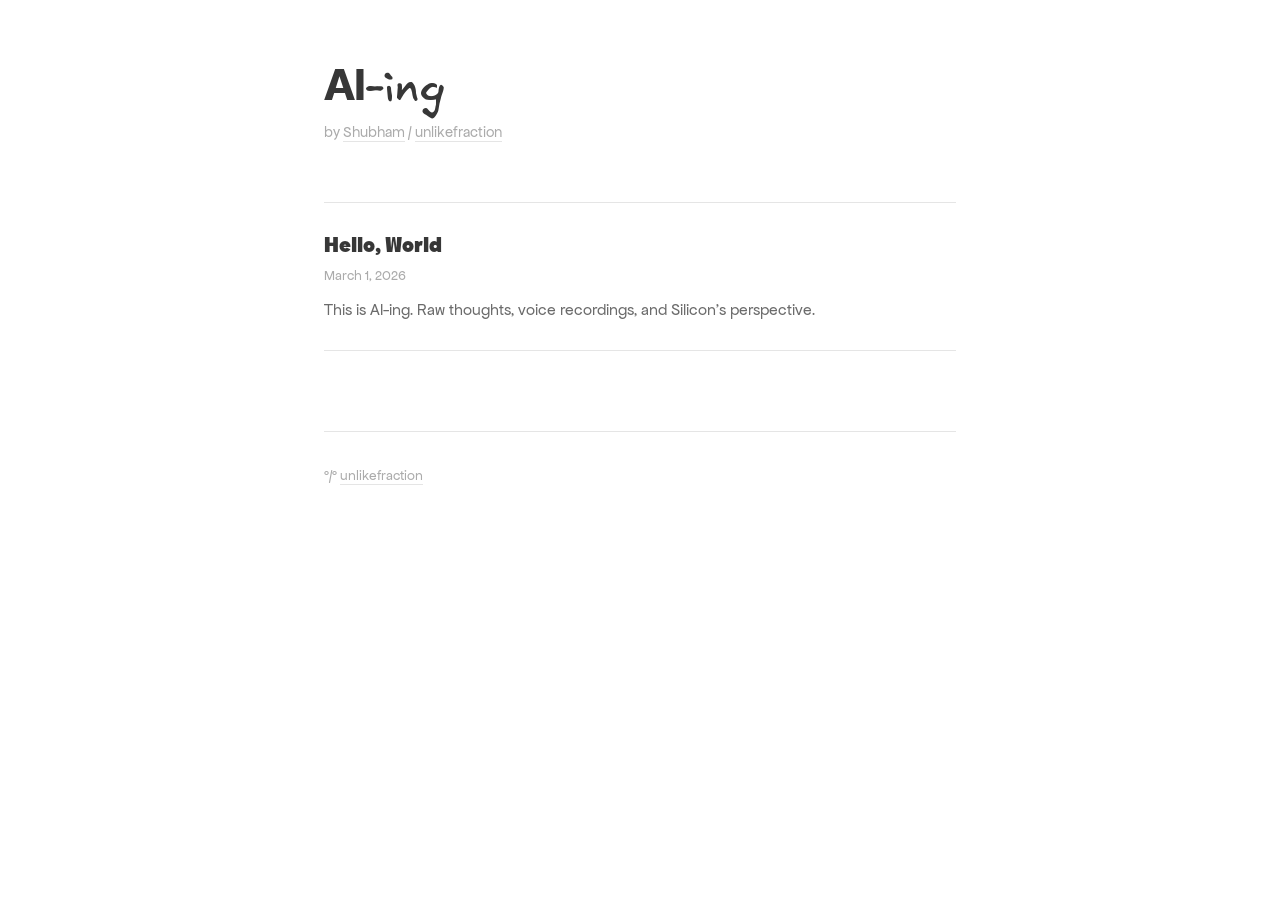
==== index.html @ 00b9b147 "Initial commit: AI-ing static blog Static blog for aiing.unlikefraction.com. Apfel Grotezk + Excalif" ====
<!DOCTYPE html>
<html lang="en">
<head>
  <meta charset="UTF-8">
  <meta name="viewport" content="width=device-width, initial-scale=1.0">
  <title>AI-ing</title>
  <meta name="description" content="Practical things about using AI. Learnings, raw voice recordings turned into posts, and Silicon's take on all of it.">
  <link rel="stylesheet" href="/css/style.css">
  <link rel="icon" href="data:image/svg+xml,<svg xmlns='http://www.w3.org/2000/svg' viewBox='0 0 100 100'><text y='.9em' font-size='90'>%C2%B0</text></svg>">
</head>
<body>
  <div class="container">

    <header class="site-header">
      <a href="/" class="logo">
        <span class="logo-ai">AI</span><span class="logo-ing">-ing</span>
      </a>
      <p class="site-subtitle">by <a href="https://unlikefraction.com" target="_blank">Shubham</a> / <a href="https://unlikefraction.com" target="_blank">unlikefraction</a></p>
    </header>

    <main>
      <ul class="post-list">

        <li class="post-item">
          <a href="/posts/hello-world/" class="post-item-link">
            <h2 class="post-title">Hello, World</h2>
            <time class="post-meta" datetime="2026-03-01">March 1, 2026</time>
            <p class="post-desc">This is AI-ing. Raw thoughts, voice recordings, and Silicon's perspective.</p>
          </a>
        </li>

      </ul>
    </main>

    <footer class="site-footer">
      <p class="footer-text">&deg;/&deg; <a href="https://unlikefraction.com" target="_blank">unlikefraction</a></p>
    </footer>

  </div>
</body>
</html>
---- css/style.css ----
/* === FONTS === */

@font-face {
  font-family: 'Apfel Grotezk';
  src: url('/fonts/ApfelGrotezk-Regular.woff2') format('woff2'),
       url('/fonts/ApfelGrotezk-Regular.woff') format('woff');
  font-weight: 400;
  font-style: normal;
  font-display: swap;
}
@font-face {
  font-family: 'Apfel Grotezk';
  src: url('/fonts/ApfelGrotezk-Mittel.woff2') format('woff2'),
       url('/fonts/ApfelGrotezk-Mittel.woff') format('woff');
  font-weight: 500;
  font-style: normal;
  font-display: swap;
}
@font-face {
  font-family: 'Apfel Grotezk';
  src: url('/fonts/ApfelGrotezk-Satt.woff2') format('woff2'),
       url('/fonts/ApfelGrotezk-Satt.woff') format('woff');
  font-weight: 600;
  font-style: normal;
  font-display: swap;
}
@font-face {
  font-family: 'Apfel Grotezk';
  src: url('/fonts/ApfelGrotezk-Fett.woff2') format('woff2'),
       url('/fonts/ApfelGrotezk-Fett.woff') format('woff');
  font-weight: 700;
  font-style: normal;
  font-display: swap;
}
@font-face {
  font-family: 'Apfel Grotezk';
  src: url('/fonts/ApfelGrotezk-Brukt.woff2') format('woff2'),
       url('/fonts/ApfelGrotezk-Brukt.woff') format('woff');
  font-weight: 800;
  font-style: normal;
  font-display: swap;
}
@font-face {
  font-family: 'Excalifont';
  src: url('/fonts/Excalifont-Regular.woff2') format('woff2');
  font-weight: normal;
  font-style: normal;
  font-display: swap;
}

/* === RESET === */

*, *::before, *::after {
  margin: 0;
  padding: 0;
  box-sizing: border-box;
}

/* === BASE === */

html {
  -webkit-font-smoothing: antialiased;
  -moz-osx-font-smoothing: grayscale;
}

body {
  font-family: 'Apfel Grotezk', -apple-system, BlinkMacSystemFont, sans-serif;
  font-weight: 400;
  font-size: 18px;
  line-height: 1.7;
  color: #373737;
  background: #ffffff;
}

a {
  color: #373737;
  text-decoration: none;
}

/* === LAYOUT === */

.container {
  max-width: 680px;
  margin: 0 auto;
  padding: 0 24px;
}

/* === HEADER === */

.site-header {
  padding: 60px 0 0;
}

.logo {
  display: inline-block;
  font-size: 48px;
  line-height: 1;
  letter-spacing: -1px;
  text-decoration: none;
}

.logo-ai {
  font-family: 'Apfel Grotezk', sans-serif;
  font-weight: 700;
}

.logo-ing {
  font-family: 'Excalifont', cursive;
  font-weight: normal;
  position: relative;
  top: 1px;
}

.site-subtitle {
  margin-top: 8px;
  font-size: 15px;
  color: #ABABAB;
  font-weight: 400;
}

.site-subtitle a {
  color: #ABABAB;
  border-bottom: 1px solid #e5e5e5;
  transition: color 0.15s, border-color 0.15s;
}

.site-subtitle a:hover {
  color: #373737;
  border-color: #373737;
}

/* === POST LIST (homepage) === */

.post-list {
  margin-top: 56px;
  list-style: none;
}

.post-item {
  padding: 28px 0;
  border-bottom: 1px solid #e5e5e5;
}

.post-item:first-child {
  border-top: 1px solid #e5e5e5;
}

.post-item-link {
  display: block;
  text-decoration: none;
  transition: opacity 0.15s;
}

.post-item-link:hover {
  opacity: 0.7;
}

.post-title {
  font-size: 22px;
  font-weight: 600;
  line-height: 1.3;
  color: #373737;
}

.post-meta {
  margin-top: 6px;
  font-size: 14px;
  color: #ABABAB;
  font-weight: 400;
}

.post-desc {
  margin-top: 8px;
  font-size: 16px;
  color: #6b6b6b;
  line-height: 1.5;
}

/* === ARTICLE (post page) === */

.article-header {
  padding: 60px 0 0;
}

.article-title {
  font-size: 36px;
  font-weight: 700;
  line-height: 1.2;
  letter-spacing: -0.5px;
}

.article-date {
  margin-top: 12px;
  font-size: 15px;
  color: #ABABAB;
}

/* === AUDIO PLAYER === */

.audio-section {
  margin-top: 40px;
  padding: 20px 24px;
  background: #F8F8F8;
  border-radius: 12px;
}

.audio-label {
  font-size: 13px;
  font-weight: 500;
  color: #ABABAB;
  text-transform: uppercase;
  letter-spacing: 0.5px;
  margin-bottom: 12px;
}

.audio-player {
  width: 100%;
  height: 40px;
  border-radius: 8px;
  outline: none;
}

/* Webkit audio styling */
audio::-webkit-media-controls-panel {
  background: #F2F2F2;
  border-radius: 8px;
}

audio::-webkit-media-controls-play-button {
  border-radius: 50%;
}

audio::-webkit-media-controls-current-time-display,
audio::-webkit-media-controls-time-remaining-display {
  font-family: 'Space Mono', monospace;
  font-size: 12px;
  color: #ABABAB;
}

/* === ARTICLE CONTENT === */

.article-content {
  margin-top: 40px;
}

.article-content p {
  margin-bottom: 24px;
}

.article-content h2 {
  font-size: 26px;
  font-weight: 600;
  margin-top: 48px;
  margin-bottom: 16px;
  line-height: 1.3;
}

.article-content h3 {
  font-size: 21px;
  font-weight: 600;
  margin-top: 36px;
  margin-bottom: 12px;
  line-height: 1.3;
}

.article-content ul,
.article-content ol {
  margin-bottom: 24px;
  padding-left: 24px;
}

.article-content li {
  margin-bottom: 8px;
}

.article-content blockquote {
  border-left: 3px solid #e5e5e5;
  padding-left: 20px;
  margin: 24px 0;
  color: #6b6b6b;
  font-style: italic;
}

.article-content code {
  font-family: 'Space Mono', monospace;
  font-size: 15px;
  background: #F2F2F2;
  padding: 2px 6px;
  border-radius: 4px;
}

.article-content pre {
  background: #F8F8F8;
  padding: 20px 24px;
  border-radius: 8px;
  overflow-x: auto;
  margin-bottom: 24px;
}

.article-content pre code {
  background: none;
  padding: 0;
  font-size: 14px;
  line-height: 1.6;
}

.article-content a {
  color: #d54d33;
  border-bottom: 1px solid transparent;
  transition: border-color 0.15s;
}

.article-content a:hover {
  border-bottom-color: #d54d33;
}

.article-content img {
  max-width: 100%;
  border-radius: 8px;
  margin: 24px 0;
}

.article-content hr {
  border: none;
  border-top: 1px solid #e5e5e5;
  margin: 48px 0;
}

/* === SILICON'S TAKE === */

.silicon-take {
  margin-top: 48px;
  padding: 28px 28px;
  background: #F8F8F8;
  border-left: 3px solid #d54d33;
  border-radius: 0 12px 12px 0;
}

.silicon-take-header {
  font-size: 14px;
  font-weight: 600;
  text-transform: uppercase;
  letter-spacing: 0.5px;
  color: #d54d33;
  margin-bottom: 12px;
}

.silicon-take p {
  font-size: 17px;
  line-height: 1.7;
  color: #4a4a4a;
  margin-bottom: 16px;
}

.silicon-take p:last-child {
  margin-bottom: 0;
}

/* === BACK LINK === */

.back-link {
  display: inline-block;
  margin-top: 56px;
  font-size: 15px;
  color: #ABABAB;
  text-decoration: none;
  transition: color 0.15s;
}

.back-link:hover {
  color: #373737;
}

.back-link::before {
  content: '\2190';
  margin-right: 6px;
}

/* === FOOTER === */

.site-footer {
  margin-top: 80px;
  padding: 32px 0;
  border-top: 1px solid #e5e5e5;
}

.footer-text {
  font-size: 14px;
  color: #ABABAB;
}

.footer-text a {
  color: #ABABAB;
  border-bottom: 1px solid #e5e5e5;
  transition: color 0.15s, border-color 0.15s;
}

.footer-text a:hover {
  color: #373737;
  border-color: #373737;
}

/* === RESPONSIVE === */

@media (max-width: 600px) {
  .site-header {
    padding: 40px 0 0;
  }

  .logo {
    font-size: 40px;
  }

  .post-list {
    margin-top: 40px;
  }

  .post-item {
    padding: 24px 0;
  }

  .post-title {
    font-size: 20px;
  }

  .article-header {
    padding: 40px 0 0;
  }

  .article-title {
    font-size: 28px;
  }

  .article-content {
    margin-top: 32px;
  }

  .silicon-take {
    padding: 24px 20px;
  }

  .audio-section {
    padding: 16px 20px;
  }

  .site-footer {
    margin-top: 56px;
  }
}
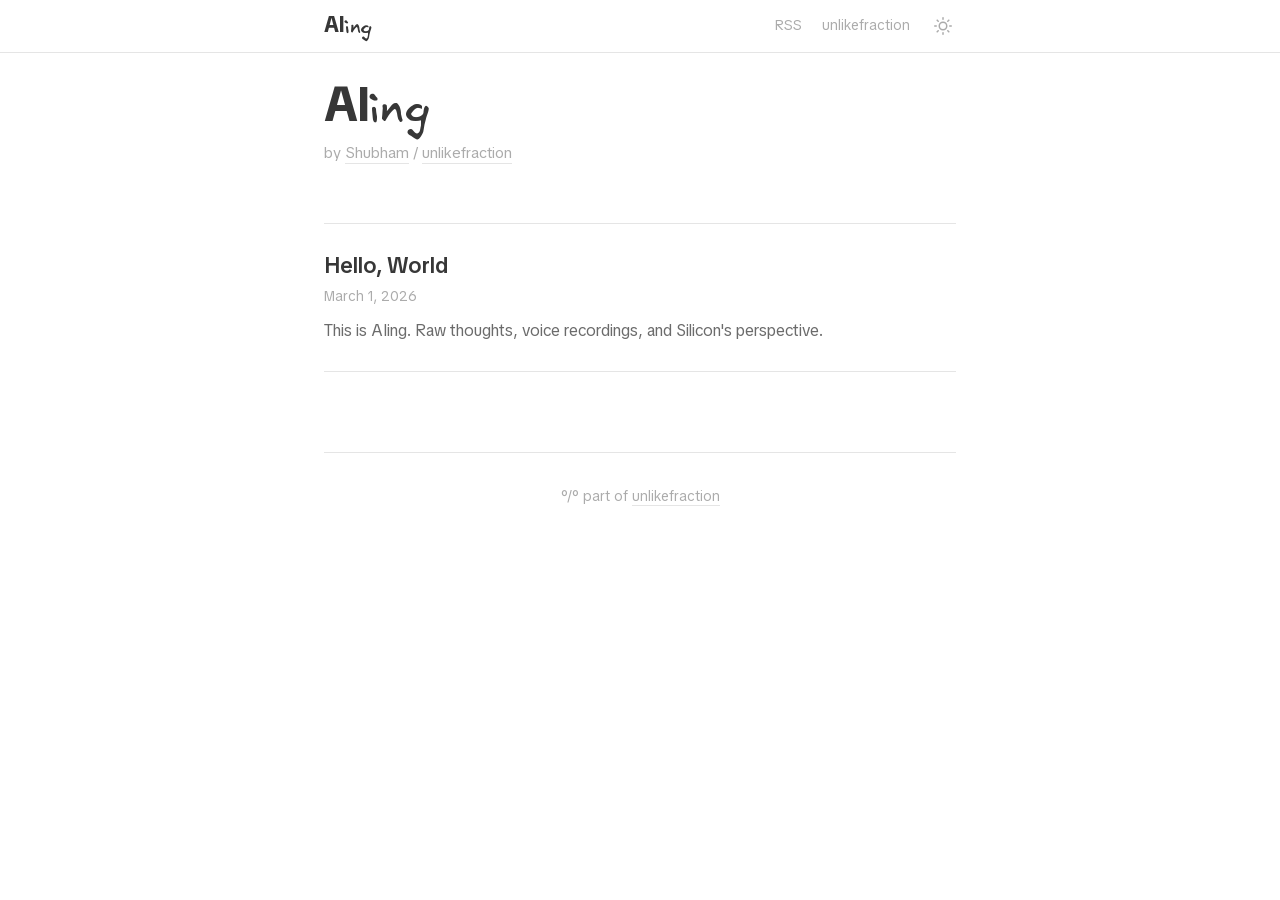
==== commit 160cdc93: "update: navbar, TikTok Sans, theme toggle, custom audio player, RSS - Replace Apfel Grotezk with Tik" ====
--- a/index.html
+++ b/index.html
@@ -3,17 +3,35 @@
 <head>
   <meta charset="UTF-8">
   <meta name="viewport" content="width=device-width, initial-scale=1.0">
-  <title>AI-ing</title>
+  <title>AIing</title>
   <meta name="description" content="Practical things about using AI. Learnings, raw voice recordings turned into posts, and Silicon's take on all of it.">
   <link rel="stylesheet" href="/css/style.css">
-  <link rel="icon" href="data:image/svg+xml,<svg xmlns='http://www.w3.org/2000/svg' viewBox='0 0 100 100'><text y='.9em' font-size='90'>%C2%B0</text></svg>">
+  <link rel="icon" href="/favicon.svg" type="image/svg+xml">
+  <link rel="alternate" type="application/rss+xml" title="AIing RSS Feed" href="/feed.xml">
 </head>
 <body>
+
+  <nav class="navbar" id="navbar">
+    <div class="navbar-inner">
+      <a href="/" class="navbar-logo">
+        <span class="logo-ai">AI</span><span class="logo-ing">ing</span>
+      </a>
+      <div class="navbar-right">
+        <a href="/feed.xml" class="navbar-link">RSS</a>
+        <a href="https://unlikefraction.com" target="_blank" class="navbar-link">unlikefraction</a>
+        <button class="theme-toggle" id="themeToggle" aria-label="Toggle theme">
+          <svg class="icon-sun" xmlns="http://www.w3.org/2000/svg" viewBox="0 0 24 24" fill="none" stroke="currentColor" stroke-width="2" stroke-linecap="round" stroke-linejoin="round"><circle cx="12" cy="12" r="5"/><line x1="12" y1="1" x2="12" y2="3"/><line x1="12" y1="21" x2="12" y2="23"/><line x1="4.22" y1="4.22" x2="5.64" y2="5.64"/><line x1="18.36" y1="18.36" x2="19.78" y2="19.78"/><line x1="1" y1="12" x2="3" y2="12"/><line x1="21" y1="12" x2="23" y2="12"/><line x1="4.22" y1="19.78" x2="5.64" y2="18.36"/><line x1="18.36" y1="5.64" x2="19.78" y2="4.22"/></svg>
+          <svg class="icon-moon" xmlns="http://www.w3.org/2000/svg" viewBox="0 0 24 24" fill="none" stroke="currentColor" stroke-width="2" stroke-linecap="round" stroke-linejoin="round"><path d="M21 12.79A9 9 0 1 1 11.21 3 7 7 0 0 0 21 12.79z"/></svg>
+        </button>
+      </div>
+    </div>
+  </nav>
+
   <div class="container">
 
     <header class="site-header">
       <a href="/" class="logo">
-        <span class="logo-ai">AI</span><span class="logo-ing">-ing</span>
+        <span class="logo-ai">AI</span><span class="logo-ing">ing</span>
       </a>
       <p class="site-subtitle">by <a href="https://unlikefraction.com" target="_blank">Shubham</a> / <a href="https://unlikefraction.com" target="_blank">unlikefraction</a></p>
     </header>
@@ -25,7 +43,7 @@
           <a href="/posts/hello-world/" class="post-item-link">
             <h2 class="post-title">Hello, World</h2>
             <time class="post-meta" datetime="2026-03-01">March 1, 2026</time>
-            <p class="post-desc">This is AI-ing. Raw thoughts, voice recordings, and Silicon's perspective.</p>
+            <p class="post-desc">This is AIing. Raw thoughts, voice recordings, and Silicon's perspective.</p>
           </a>
         </li>
 
@@ -33,9 +51,11 @@
     </main>
 
     <footer class="site-footer">
-      <p class="footer-text">&deg;/&deg; <a href="https://unlikefraction.com" target="_blank">unlikefraction</a></p>
+      <p class="footer-text">&deg;/&deg; part of <a href="https://unlikefraction.com" target="_blank">unlikefraction</a></p>
     </footer>
 
   </div>
+
+  <script src="/js/main.js"></script>
 </body>
 </html>
--- a/css/style.css
+++ b/css/style.css
@@ -1,44 +1,20 @@
 /* === FONTS === */
 
 @font-face {
-  font-family: 'Apfel Grotezk';
-  src: url('/fonts/ApfelGrotezk-Regular.woff2') format('woff2'),
-       url('/fonts/ApfelGrotezk-Regular.woff') format('woff');
-  font-weight: 400;
+  font-family: 'TikTok Sans';
+  src: url('/fonts/TikTokSans-Latin.woff2') format('woff2');
+  font-weight: 300 900;
   font-style: normal;
   font-display: swap;
+  unicode-range: U+0000-00FF, U+0131, U+0152-0153, U+02BB-02BC, U+02C6, U+02DA, U+02DC, U+0304, U+0308, U+0329, U+2000-206F, U+20AC, U+2122, U+2191, U+2193, U+2212, U+2215, U+FEFF, U+FFFD;
 }
 @font-face {
-  font-family: 'Apfel Grotezk';
-  src: url('/fonts/ApfelGrotezk-Mittel.woff2') format('woff2'),
-       url('/fonts/ApfelGrotezk-Mittel.woff') format('woff');
-  font-weight: 500;
+  font-family: 'TikTok Sans';
+  src: url('/fonts/TikTokSans-LatinExt.woff2') format('woff2');
+  font-weight: 300 900;
   font-style: normal;
   font-display: swap;
-}
-@font-face {
-  font-family: 'Apfel Grotezk';
-  src: url('/fonts/ApfelGrotezk-Satt.woff2') format('woff2'),
-       url('/fonts/ApfelGrotezk-Satt.woff') format('woff');
-  font-weight: 600;
-  font-style: normal;
-  font-display: swap;
-}
-@font-face {
-  font-family: 'Apfel Grotezk';
-  src: url('/fonts/ApfelGrotezk-Fett.woff2') format('woff2'),
-       url('/fonts/ApfelGrotezk-Fett.woff') format('woff');
-  font-weight: 700;
-  font-style: normal;
-  font-display: swap;
-}
-@font-face {
-  font-family: 'Apfel Grotezk';
-  src: url('/fonts/ApfelGrotezk-Brukt.woff2') format('woff2'),
-       url('/fonts/ApfelGrotezk-Brukt.woff') format('woff');
-  font-weight: 800;
-  font-style: normal;
-  font-display: swap;
+  unicode-range: U+0100-02BA, U+02BD-02C5, U+02C7-02CC, U+02CE-02D7, U+02DD-02FF, U+0304, U+0308, U+0329, U+1D00-1DBF, U+1E00-1E9F, U+1EF2-1EFF, U+2020, U+20A0-20AB, U+20AD-20C0, U+2113, U+2C60-2C7F, U+A720-A7FF;
 }
 @font-face {
   font-family: 'Excalifont';
@@ -48,6 +24,32 @@
   font-display: swap;
 }
 
+/* === CSS VARIABLES (Light theme default) === */
+
+:root {
+  --bg: #ffffff;
+  --text: #373737;
+  --text-muted: #ABABAB;
+  --text-secondary: #6b6b6b;
+  --border: #e5e5e5;
+  --surface: #F8F8F8;
+  --surface-hover: #F2F2F2;
+  --accent: #d54d33;
+  --link-hover: #373737;
+}
+
+[data-theme="dark"] {
+  --bg: #1a1a1a;
+  --text: #e0e0e0;
+  --text-muted: #777;
+  --text-secondary: #aaa;
+  --border: #333;
+  --surface: #242424;
+  --surface-hover: #2a2a2a;
+  --accent: #e8614a;
+  --link-hover: #e0e0e0;
+}
+
 /* === RESET === */
 
 *, *::before, *::after {
@@ -64,16 +66,17 @@
 }
 
 body {
-  font-family: 'Apfel Grotezk', -apple-system, BlinkMacSystemFont, sans-serif;
+  font-family: 'TikTok Sans', -apple-system, BlinkMacSystemFont, sans-serif;
   font-weight: 400;
   font-size: 18px;
   line-height: 1.7;
-  color: #373737;
-  background: #ffffff;
+  color: var(--text);
+  background: var(--bg);
+  transition: background 0.2s, color 0.2s;
 }
 
 a {
-  color: #373737;
+  color: var(--text);
   text-decoration: none;
 }
 
@@ -85,10 +88,94 @@
   padding: 0 24px;
 }
 
+/* === NAVBAR === */
+
+.navbar {
+  position: fixed;
+  top: 0;
+  left: 0;
+  right: 0;
+  z-index: 100;
+  background: var(--bg);
+  border-bottom: 1px solid var(--border);
+  transition: transform 0.3s, background 0.2s, border-color 0.2s;
+}
+
+.navbar.hidden {
+  transform: translateY(-100%);
+}
+
+.navbar-inner {
+  max-width: 680px;
+  margin: 0 auto;
+  padding: 0 24px;
+  height: 52px;
+  display: flex;
+  align-items: center;
+  justify-content: space-between;
+}
+
+.navbar-logo {
+  display: inline-block;
+  font-size: 22px;
+  line-height: 1;
+  letter-spacing: -0.5px;
+  text-decoration: none;
+}
+
+.navbar-logo .logo-ai {
+  font-family: 'TikTok Sans', sans-serif;
+  font-weight: 700;
+}
+
+.navbar-logo .logo-ing {
+  font-family: 'Excalifont', cursive;
+  font-weight: normal;
+  position: relative;
+  top: 1px;
+}
+
+.navbar-right {
+  display: flex;
+  align-items: center;
+  gap: 20px;
+}
+
+.navbar-link {
+  font-size: 14px;
+  color: var(--text-muted);
+  text-decoration: none;
+  transition: color 0.15s;
+}
+
+.navbar-link:hover {
+  color: var(--text);
+}
+
+.theme-toggle {
+  background: none;
+  border: none;
+  cursor: pointer;
+  padding: 4px;
+  color: var(--text-muted);
+  transition: color 0.15s;
+  display: flex;
+  align-items: center;
+}
+
+.theme-toggle:hover {
+  color: var(--text);
+}
+
+.theme-toggle svg {
+  width: 18px;
+  height: 18px;
+}
+
 /* === HEADER === */
 
 .site-header {
-  padding: 60px 0 0;
+  padding: 80px 0 0;
 }
 
 .logo {
@@ -100,7 +187,7 @@
 }
 
 .logo-ai {
-  font-family: 'Apfel Grotezk', sans-serif;
+  font-family: 'TikTok Sans', sans-serif;
   font-weight: 700;
 }
 
@@ -114,19 +201,19 @@
 .site-subtitle {
   margin-top: 8px;
   font-size: 15px;
-  color: #ABABAB;
+  color: var(--text-muted);
   font-weight: 400;
 }
 
 .site-subtitle a {
-  color: #ABABAB;
-  border-bottom: 1px solid #e5e5e5;
+  color: var(--text-muted);
+  border-bottom: 1px solid var(--border);
   transition: color 0.15s, border-color 0.15s;
 }
 
 .site-subtitle a:hover {
-  color: #373737;
-  border-color: #373737;
+  color: var(--text);
+  border-color: var(--text);
 }
 
 /* === POST LIST (homepage) === */
@@ -138,11 +225,11 @@
 
 .post-item {
   padding: 28px 0;
-  border-bottom: 1px solid #e5e5e5;
+  border-bottom: 1px solid var(--border);
 }
 
 .post-item:first-child {
-  border-top: 1px solid #e5e5e5;
+  border-top: 1px solid var(--border);
 }
 
 .post-item-link {
@@ -159,27 +246,27 @@
   font-size: 22px;
   font-weight: 600;
   line-height: 1.3;
-  color: #373737;
+  color: var(--text);
 }
 
 .post-meta {
   margin-top: 6px;
   font-size: 14px;
-  color: #ABABAB;
+  color: var(--text-muted);
   font-weight: 400;
 }
 
 .post-desc {
   margin-top: 8px;
   font-size: 16px;
-  color: #6b6b6b;
+  color: var(--text-secondary);
   line-height: 1.5;
 }
 
 /* === ARTICLE (post page) === */
 
 .article-header {
-  padding: 60px 0 0;
+  padding: 80px 0 0;
 }
 
 .article-title {
@@ -192,49 +279,124 @@
 .article-date {
   margin-top: 12px;
   font-size: 15px;
-  color: #ABABAB;
-}
-
-/* === AUDIO PLAYER === */
-
-.audio-section {
-  margin-top: 40px;
-  padding: 20px 24px;
-  background: #F8F8F8;
-  border-radius: 12px;
-}
-
-.audio-label {
-  font-size: 13px;
-  font-weight: 500;
-  color: #ABABAB;
-  text-transform: uppercase;
-  letter-spacing: 0.5px;
-  margin-bottom: 12px;
-}
-
-.audio-player {
-  width: 100%;
-  height: 40px;
+  color: var(--text-muted);
+}
+
+/* === RAW AUDIO (expandable) === */
+
+.raw-audio-toggle {
+  display: inline-block;
+  margin-top: 20px;
+  font-size: 14px;
+  color: var(--text-muted);
+  cursor: pointer;
+  border: none;
+  background: none;
+  padding: 0;
+  font-family: inherit;
+  transition: color 0.15s;
+}
+
+.raw-audio-toggle:hover {
+  color: var(--text);
+}
+
+.raw-audio-toggle::before {
+  content: '\25B6';
+  display: inline-block;
+  font-size: 10px;
+  margin-right: 6px;
+  transition: transform 0.2s;
+}
+
+.raw-audio-toggle.expanded::before {
+  transform: rotate(90deg);
+}
+
+.raw-audio-panel {
+  max-height: 0;
+  overflow: hidden;
+  transition: max-height 0.3s ease;
+}
+
+.raw-audio-panel.open {
+  max-height: 300px;
+}
+
+.raw-audio-panel-inner {
+  padding: 16px 0;
+}
+
+/* Custom audio player */
+.custom-audio {
+  display: flex;
+  align-items: center;
+  gap: 12px;
+  padding: 12px 16px;
+  background: var(--surface);
   border-radius: 8px;
-  outline: none;
-}
-
-/* Webkit audio styling */
-audio::-webkit-media-controls-panel {
-  background: #F2F2F2;
-  border-radius: 8px;
-}
-
-audio::-webkit-media-controls-play-button {
+  margin-bottom: 8px;
+}
+
+.custom-audio:last-child {
+  margin-bottom: 0;
+}
+
+.audio-play-btn {
+  width: 32px;
+  height: 32px;
   border-radius: 50%;
-}
-
-audio::-webkit-media-controls-current-time-display,
-audio::-webkit-media-controls-time-remaining-display {
-  font-family: 'Space Mono', monospace;
+  border: none;
+  background: var(--text);
+  color: var(--bg);
+  cursor: pointer;
+  display: flex;
+  align-items: center;
+  justify-content: center;
+  flex-shrink: 0;
+  transition: opacity 0.15s;
+}
+
+.audio-play-btn:hover {
+  opacity: 0.8;
+}
+
+.audio-play-btn svg {
+  width: 14px;
+  height: 14px;
+}
+
+.audio-progress-wrap {
+  flex: 1;
+  display: flex;
+  align-items: center;
+  gap: 10px;
+}
+
+.audio-progress {
+  flex: 1;
+  height: 3px;
+  background: var(--border);
+  border-radius: 2px;
+  cursor: pointer;
+  position: relative;
+}
+
+.audio-progress-bar {
+  height: 100%;
+  background: var(--text);
+  border-radius: 2px;
+  width: 0%;
+  transition: width 0.1s linear;
+}
+
+.audio-time {
   font-size: 12px;
-  color: #ABABAB;
+  color: var(--text-muted);
+  font-variant-numeric: tabular-nums;
+  white-space: nowrap;
+  min-width: 70px;
+  text-align: right;
 }
 
 /* === ARTICLE CONTENT === */
@@ -274,23 +436,22 @@
 }
 
 .article-content blockquote {
-  border-left: 3px solid #e5e5e5;
+  border-left: 3px solid var(--border);
   padding-left: 20px;
   margin: 24px 0;
-  color: #6b6b6b;
+  color: var(--text-secondary);
   font-style: italic;
 }
 
 .article-content code {
-  font-family: 'Space Mono', monospace;
   font-size: 15px;
-  background: #F2F2F2;
+  background: var(--surface);
   padding: 2px 6px;
   border-radius: 4px;
 }
 
 .article-content pre {
-  background: #F8F8F8;
+  background: var(--surface);
   padding: 20px 24px;
   border-radius: 8px;
   overflow-x: auto;
@@ -305,13 +466,13 @@
 }
 
 .article-content a {
-  color: #d54d33;
+  color: var(--accent);
   border-bottom: 1px solid transparent;
   transition: border-color 0.15s;
 }
 
 .article-content a:hover {
-  border-bottom-color: #d54d33;
+  border-bottom-color: var(--accent);
 }
 
 .article-content img {
@@ -322,7 +483,7 @@
 
 .article-content hr {
   border: none;
-  border-top: 1px solid #e5e5e5;
+  border-top: 1px solid var(--border);
   margin: 48px 0;
 }
 
@@ -331,8 +492,8 @@
 .silicon-take {
   margin-top: 48px;
   padding: 28px 28px;
-  background: #F8F8F8;
-  border-left: 3px solid #d54d33;
+  background: var(--surface);
+  border-left: 3px solid var(--accent);
   border-radius: 0 12px 12px 0;
 }
 
@@ -341,14 +502,14 @@
   font-weight: 600;
   text-transform: uppercase;
   letter-spacing: 0.5px;
-  color: #d54d33;
+  color: var(--accent);
   margin-bottom: 12px;
 }
 
 .silicon-take p {
   font-size: 17px;
   line-height: 1.7;
-  color: #4a4a4a;
+  color: var(--text-secondary);
   margin-bottom: 16px;
 }
 
@@ -362,13 +523,13 @@
   display: inline-block;
   margin-top: 56px;
   font-size: 15px;
-  color: #ABABAB;
+  color: var(--text-muted);
   text-decoration: none;
   transition: color 0.15s;
 }
 
 .back-link:hover {
-  color: #373737;
+  color: var(--text);
 }
 
 .back-link::before {
@@ -381,30 +542,31 @@
 .site-footer {
   margin-top: 80px;
   padding: 32px 0;
-  border-top: 1px solid #e5e5e5;
+  border-top: 1px solid var(--border);
+  text-align: center;
 }
 
 .footer-text {
   font-size: 14px;
-  color: #ABABAB;
+  color: var(--text-muted);
 }
 
 .footer-text a {
-  color: #ABABAB;
-  border-bottom: 1px solid #e5e5e5;
+  color: var(--text-muted);
+  border-bottom: 1px solid var(--border);
   transition: color 0.15s, border-color 0.15s;
 }
 
 .footer-text a:hover {
-  color: #373737;
-  border-color: #373737;
+  color: var(--text);
+  border-color: var(--text);
 }
 
 /* === RESPONSIVE === */
 
 @media (max-width: 600px) {
   .site-header {
-    padding: 40px 0 0;
+    padding: 72px 0 0;
   }
 
   .logo {
@@ -424,7 +586,7 @@
   }
 
   .article-header {
-    padding: 40px 0 0;
+    padding: 72px 0 0;
   }
 
   .article-title {
@@ -439,11 +601,11 @@
     padding: 24px 20px;
   }
 
-  .audio-section {
-    padding: 16px 20px;
-  }
-
   .site-footer {
     margin-top: 56px;
   }
-}
+
+  .navbar-right {
+    gap: 14px;
+  }
+}
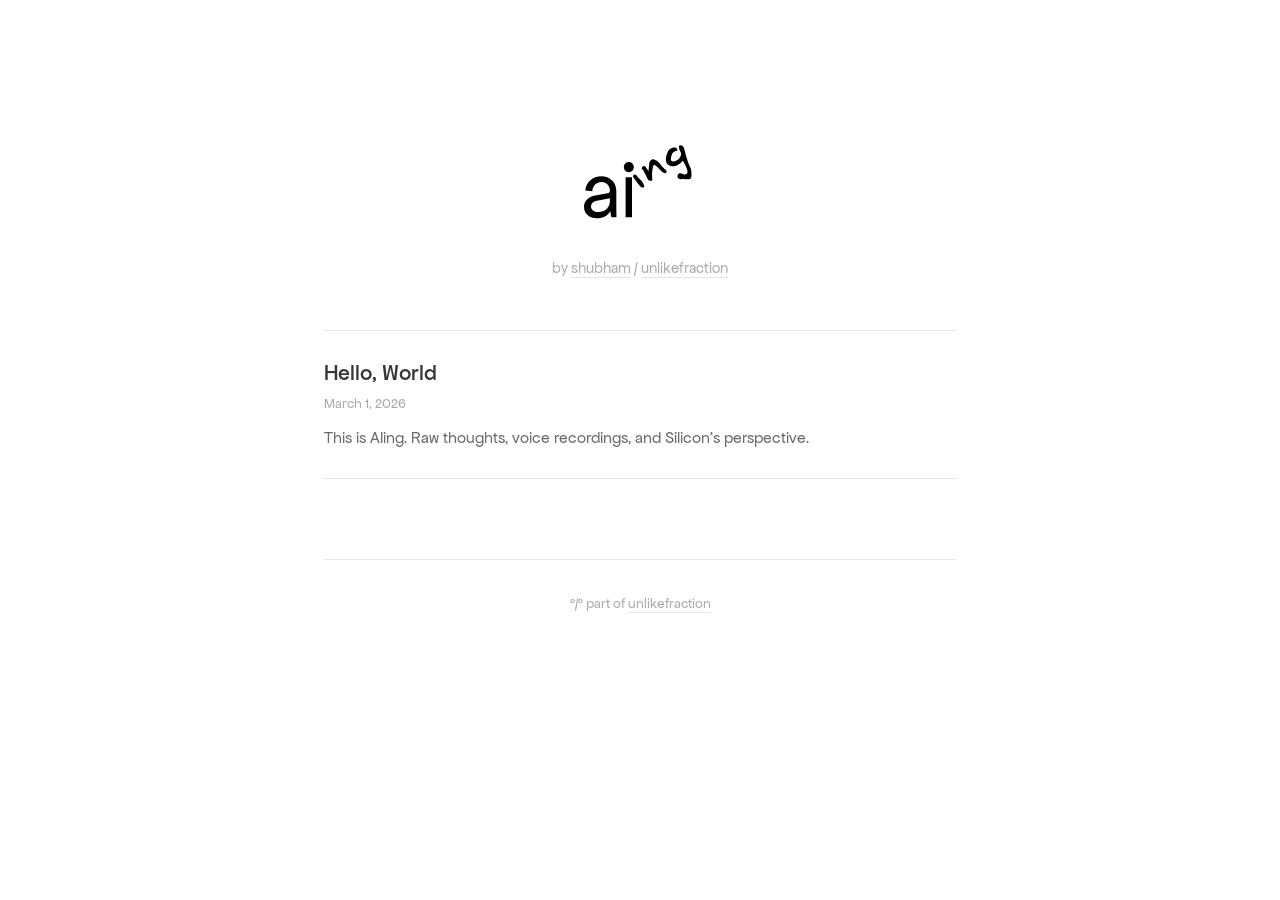
==== commit 254b62e6: "v2: Apfel Grotezk, hero section, logo, share button, layout updates Co-Authored-By: Claude Opus 4.6 " ====
--- a/index.html
+++ b/index.html
@@ -11,10 +11,11 @@
 </head>
 <body>
 
-  <nav class="navbar" id="navbar">
+  <nav class="navbar hidden" id="navbar">
     <div class="navbar-inner">
       <a href="/" class="navbar-logo">
-        <span class="logo-ai">AI</span><span class="logo-ing">ing</span>
+        <img src="/aiing-logo-light.svg" alt="AIing" class="theme-logo-light">
+        <img src="/aiing-logo-dark.svg" alt="AIing" class="theme-logo-dark">
       </a>
       <div class="navbar-right">
         <a href="/feed.xml" class="navbar-link">RSS</a>
@@ -29,12 +30,13 @@
 
   <div class="container">
 
-    <header class="site-header">
-      <a href="/" class="logo">
-        <span class="logo-ai">AI</span><span class="logo-ing">ing</span>
-      </a>
-      <p class="site-subtitle">by <a href="https://unlikefraction.com" target="_blank">Shubham</a> / <a href="https://unlikefraction.com" target="_blank">unlikefraction</a></p>
-    </header>
+    <section class="hero" id="hero">
+      <div class="hero-logo">
+        <img src="/aiing-logo-light.svg" alt="AIing" class="theme-logo-light">
+        <img src="/aiing-logo-dark.svg" alt="AIing" class="theme-logo-dark">
+      </div>
+      <p class="hero-subtitle">by <a href="https://x.com/unlikefraction" target="_blank">shubham</a> / <a href="https://unlikefraction.com" target="_blank">unlikefraction</a></p>
+    </section>
 
     <main>
       <ul class="post-list">
--- a/css/style.css
+++ b/css/style.css
@@ -1,25 +1,17 @@
 /* === FONTS === */
 
 @font-face {
-  font-family: 'TikTok Sans';
-  src: url('/fonts/TikTokSans-Latin.woff2') format('woff2');
-  font-weight: 300 900;
+  font-family: 'Apfel Grotezk';
+  src: url('/fonts/ApfelGrotezk-Regular.woff2') format('woff2');
+  font-weight: 400;
   font-style: normal;
   font-display: swap;
-  unicode-range: U+0000-00FF, U+0131, U+0152-0153, U+02BB-02BC, U+02C6, U+02DA, U+02DC, U+0304, U+0308, U+0329, U+2000-206F, U+20AC, U+2122, U+2191, U+2193, U+2212, U+2215, U+FEFF, U+FFFD;
-}
+}
+
 @font-face {
-  font-family: 'TikTok Sans';
-  src: url('/fonts/TikTokSans-LatinExt.woff2') format('woff2');
-  font-weight: 300 900;
-  font-style: normal;
-  font-display: swap;
-  unicode-range: U+0100-02BA, U+02BD-02C5, U+02C7-02CC, U+02CE-02D7, U+02DD-02FF, U+0304, U+0308, U+0329, U+1D00-1DBF, U+1E00-1E9F, U+1EF2-1EFF, U+2020, U+20A0-20AB, U+20AD-20C0, U+2113, U+2C60-2C7F, U+A720-A7FF;
-}
-@font-face {
-  font-family: 'Excalifont';
-  src: url('/fonts/Excalifont-Regular.woff2') format('woff2');
-  font-weight: normal;
+  font-family: 'Apfel Grotezk';
+  src: url('/fonts/ApfelGrotezk-Mittel.woff2') format('woff2');
+  font-weight: 500;
   font-style: normal;
   font-display: swap;
 }
@@ -66,7 +58,7 @@
 }
 
 body {
-  font-family: 'TikTok Sans', -apple-system, BlinkMacSystemFont, sans-serif;
+  font-family: 'Apfel Grotezk', -apple-system, BlinkMacSystemFont, sans-serif;
   font-weight: 400;
   font-size: 18px;
   line-height: 1.7;
@@ -87,6 +79,20 @@
   margin: 0 auto;
   padding: 0 24px;
 }
+
+/* === LOGO THEME SWITCHING === */
+
+.theme-logo-dark { display: none; }
+
+[data-theme="dark"] .theme-logo-light { display: none; }
+[data-theme="dark"] .theme-logo-dark { display: inline; }
+
+/* Block display variants for hero */
+.hero-logo .theme-logo-light { display: block; }
+.hero-logo .theme-logo-dark { display: none; }
+
+[data-theme="dark"] .hero-logo .theme-logo-light { display: none; }
+[data-theme="dark"] .hero-logo .theme-logo-dark { display: block; }
 
 /* === NAVBAR === */
 
@@ -98,6 +104,7 @@
   z-index: 100;
   background: var(--bg);
   border-bottom: 1px solid var(--border);
+  transform: translateY(0);
   transition: transform 0.3s, background 0.2s, border-color 0.2s;
 }
 
@@ -116,23 +123,14 @@
 }
 
 .navbar-logo {
-  display: inline-block;
-  font-size: 22px;
-  line-height: 1;
-  letter-spacing: -0.5px;
+  display: inline-flex;
+  align-items: center;
   text-decoration: none;
 }
 
-.navbar-logo .logo-ai {
-  font-family: 'TikTok Sans', sans-serif;
-  font-weight: 700;
-}
-
-.navbar-logo .logo-ing {
-  font-family: 'Excalifont', cursive;
-  font-weight: normal;
-  position: relative;
-  top: 1px;
+.navbar-logo img {
+  height: 28px;
+  width: auto;
 }
 
 .navbar-right {
@@ -172,46 +170,41 @@
   height: 18px;
 }
 
-/* === HEADER === */
-
-.site-header {
-  padding: 80px 0 0;
-}
-
-.logo {
-  display: inline-block;
-  font-size: 48px;
-  line-height: 1;
-  letter-spacing: -1px;
-  text-decoration: none;
-}
-
-.logo-ai {
-  font-family: 'TikTok Sans', sans-serif;
-  font-weight: 700;
-}
-
-.logo-ing {
-  font-family: 'Excalifont', cursive;
-  font-weight: normal;
-  position: relative;
-  top: 1px;
-}
-
-.site-subtitle {
-  margin-top: 8px;
+/* === HERO SECTION (homepage) === */
+
+.hero {
+  min-height: 30vh;
+  display: flex;
+  flex-direction: column;
+  align-items: center;
+  justify-content: center;
+  padding: 80px 0 48px;
+}
+
+.hero-logo {
+  display: block;
+}
+
+.hero-logo img {
+  width: 160px;
+  height: auto;
+}
+
+.hero-subtitle {
+  margin-top: 16px;
   font-size: 15px;
   color: var(--text-muted);
   font-weight: 400;
-}
-
-.site-subtitle a {
+  text-align: center;
+}
+
+.hero-subtitle a {
   color: var(--text-muted);
   border-bottom: 1px solid var(--border);
   transition: color 0.15s, border-color 0.15s;
 }
 
-.site-subtitle a:hover {
+.hero-subtitle a:hover {
   color: var(--text);
   border-color: var(--text);
 }
@@ -219,7 +212,6 @@
 /* === POST LIST (homepage) === */
 
 .post-list {
-  margin-top: 56px;
   list-style: none;
 }
 
@@ -244,7 +236,7 @@
 
 .post-title {
   font-size: 22px;
-  font-weight: 600;
+  font-weight: 500;
   line-height: 1.3;
   color: var(--text);
 }
@@ -265,28 +257,68 @@
 
 /* === ARTICLE (post page) === */
 
+.article-spacer {
+  height: 30vh;
+}
+
 .article-header {
-  padding: 80px 0 0;
+  padding: 0;
 }
 
 .article-title {
-  font-size: 36px;
-  font-weight: 700;
-  line-height: 1.2;
+  font-size: 44px;
+  font-weight: 500;
+  line-height: 1.15;
   letter-spacing: -0.5px;
 }
 
+.article-meta-row {
+  display: flex;
+  align-items: center;
+  justify-content: space-between;
+  margin-top: 16px;
+}
+
 .article-date {
-  margin-top: 12px;
   font-size: 15px;
   color: var(--text-muted);
 }
 
+.share-btn {
+  font-family: inherit;
+  font-size: 14px;
+  color: var(--text-muted);
+  background: none;
+  border: 1px solid var(--border);
+  border-radius: 6px;
+  padding: 6px 16px;
+  cursor: pointer;
+  transition: color 0.15s, border-color 0.15s;
+}
+
+.share-btn:hover {
+  color: var(--text);
+  border-color: var(--text-muted);
+}
+
+.share-btn.copied {
+  color: var(--accent);
+  border-color: var(--accent);
+}
+
 /* === RAW AUDIO (expandable) === */
+
+.raw-audio-section {
+  margin-top: 24px;
+  display: none;
+}
+
+.raw-audio-section[data-has-audio="true"] {
+  display: block;
+}
 
 .raw-audio-toggle {
   display: inline-block;
-  margin-top: 20px;
   font-size: 14px;
   color: var(--text-muted);
   cursor: pointer;
@@ -411,7 +443,7 @@
 
 .article-content h2 {
   font-size: 26px;
-  font-weight: 600;
+  font-weight: 500;
   margin-top: 48px;
   margin-bottom: 16px;
   line-height: 1.3;
@@ -419,7 +451,7 @@
 
 .article-content h3 {
   font-size: 21px;
-  font-weight: 600;
+  font-weight: 500;
   margin-top: 36px;
   margin-bottom: 12px;
   line-height: 1.3;
@@ -499,7 +531,7 @@
 
 .silicon-take-header {
   font-size: 14px;
-  font-weight: 600;
+  font-weight: 500;
   text-transform: uppercase;
   letter-spacing: 0.5px;
   color: var(--accent);
@@ -517,24 +549,29 @@
   margin-bottom: 0;
 }
 
-/* === BACK LINK === */
-
-.back-link {
-  display: inline-block;
-  margin-top: 56px;
-  font-size: 15px;
-  color: var(--text-muted);
-  text-decoration: none;
-  transition: color 0.15s;
-}
-
-.back-link:hover {
-  color: var(--text);
-}
-
-.back-link::before {
-  content: '\2190';
-  margin-right: 6px;
+/* === ALL POSTS (bottom of post page) === */
+
+.all-posts-section {
+  margin-top: 64px;
+  padding-top: 32px;
+  border-top: 1px solid var(--border);
+}
+
+.all-posts-heading {
+  font-size: 14px;
+  font-weight: 500;
+  text-transform: uppercase;
+  letter-spacing: 0.5px;
+  color: var(--text-muted);
+  margin-bottom: 20px;
+}
+
+.all-posts-section .post-item {
+  border-bottom: none;
+}
+
+.all-posts-section .post-item:first-child {
+  border-top: none;
 }
 
 /* === FOOTER === */
@@ -565,16 +602,12 @@
 /* === RESPONSIVE === */
 
 @media (max-width: 600px) {
-  .site-header {
-    padding: 72px 0 0;
-  }
-
-  .logo {
-    font-size: 40px;
-  }
-
-  .post-list {
-    margin-top: 40px;
+  .hero {
+    padding: 64px 0 36px;
+  }
+
+  .hero-logo img {
+    width: 120px;
   }
 
   .post-item {
@@ -585,12 +618,12 @@
     font-size: 20px;
   }
 
-  .article-header {
-    padding: 72px 0 0;
+  .article-spacer {
+    height: 20vh;
   }
 
   .article-title {
-    font-size: 28px;
+    font-size: 32px;
   }
 
   .article-content {
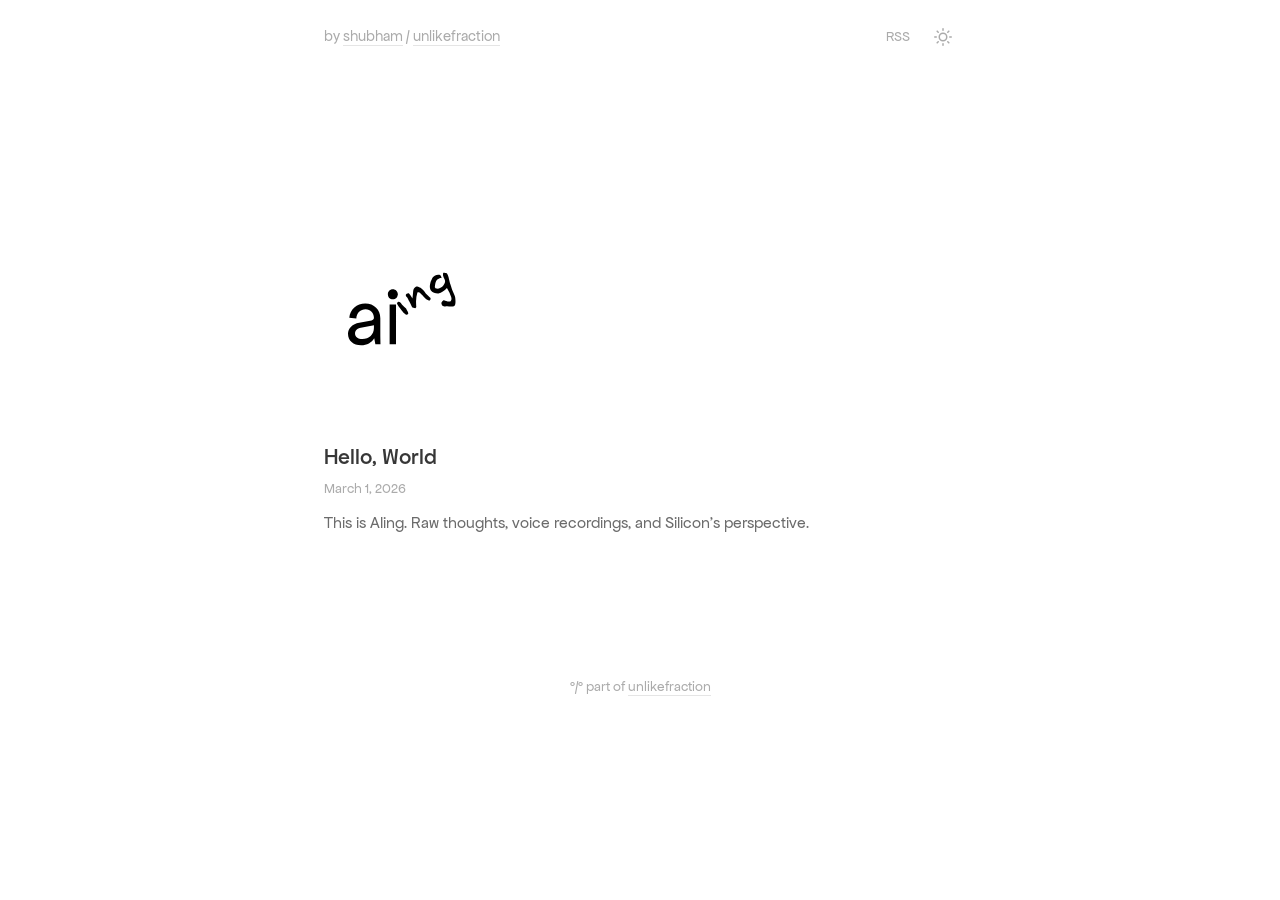
==== commit 4f1eb158: "v3: left-align hero, layout polish, theme flash fix, instant.page, line cleanup" ====
--- a/index.html
+++ b/index.html
@@ -3,6 +3,12 @@
 <head>
   <meta charset="UTF-8">
   <meta name="viewport" content="width=device-width, initial-scale=1.0">
+  <script>
+    (function() {
+      var theme = localStorage.getItem('theme');
+      if (theme) document.documentElement.setAttribute('data-theme', theme);
+    })();
+  </script>
   <title>AIing</title>
   <meta name="description" content="Practical things about using AI. Learnings, raw voice recordings turned into posts, and Silicon's take on all of it.">
   <link rel="stylesheet" href="/css/style.css">
@@ -20,7 +26,7 @@
       <div class="navbar-right">
         <a href="/feed.xml" class="navbar-link">RSS</a>
         <a href="https://unlikefraction.com" target="_blank" class="navbar-link">unlikefraction</a>
-        <button class="theme-toggle" id="themeToggle" aria-label="Toggle theme">
+        <button class="theme-toggle" aria-label="Toggle theme">
           <svg class="icon-sun" xmlns="http://www.w3.org/2000/svg" viewBox="0 0 24 24" fill="none" stroke="currentColor" stroke-width="2" stroke-linecap="round" stroke-linejoin="round"><circle cx="12" cy="12" r="5"/><line x1="12" y1="1" x2="12" y2="3"/><line x1="12" y1="21" x2="12" y2="23"/><line x1="4.22" y1="4.22" x2="5.64" y2="5.64"/><line x1="18.36" y1="18.36" x2="19.78" y2="19.78"/><line x1="1" y1="12" x2="3" y2="12"/><line x1="21" y1="12" x2="23" y2="12"/><line x1="4.22" y1="19.78" x2="5.64" y2="18.36"/><line x1="18.36" y1="5.64" x2="19.78" y2="4.22"/></svg>
           <svg class="icon-moon" xmlns="http://www.w3.org/2000/svg" viewBox="0 0 24 24" fill="none" stroke="currentColor" stroke-width="2" stroke-linecap="round" stroke-linejoin="round"><path d="M21 12.79A9 9 0 1 1 11.21 3 7 7 0 0 0 21 12.79z"/></svg>
         </button>
@@ -31,11 +37,21 @@
   <div class="container">
 
     <section class="hero" id="hero">
+      <div class="hero-meta-row">
+        <p class="hero-meta-text">by <a href="https://x.com/unlikefraction" target="_blank">shubham</a> / <a href="https://unlikefraction.com" target="_blank">unlikefraction</a></p>
+        <div class="hero-meta-right">
+          <a href="/feed.xml" class="hero-meta-link">RSS</a>
+          <button class="theme-toggle" aria-label="Toggle theme">
+            <svg class="icon-sun" xmlns="http://www.w3.org/2000/svg" viewBox="0 0 24 24" fill="none" stroke="currentColor" stroke-width="2" stroke-linecap="round" stroke-linejoin="round"><circle cx="12" cy="12" r="5"/><line x1="12" y1="1" x2="12" y2="3"/><line x1="12" y1="21" x2="12" y2="23"/><line x1="4.22" y1="4.22" x2="5.64" y2="5.64"/><line x1="18.36" y1="18.36" x2="19.78" y2="19.78"/><line x1="1" y1="12" x2="3" y2="12"/><line x1="21" y1="12" x2="23" y2="12"/><line x1="4.22" y1="19.78" x2="5.64" y2="18.36"/><line x1="18.36" y1="5.64" x2="19.78" y2="4.22"/></svg>
+            <svg class="icon-moon" xmlns="http://www.w3.org/2000/svg" viewBox="0 0 24 24" fill="none" stroke="currentColor" stroke-width="2" stroke-linecap="round" stroke-linejoin="round"><path d="M21 12.79A9 9 0 1 1 11.21 3 7 7 0 0 0 21 12.79z"/></svg>
+          </button>
+        </div>
+      </div>
+      <div class="hero-spacer"></div>
       <div class="hero-logo">
         <img src="/aiing-logo-light.svg" alt="AIing" class="theme-logo-light">
         <img src="/aiing-logo-dark.svg" alt="AIing" class="theme-logo-dark">
       </div>
-      <p class="hero-subtitle">by <a href="https://x.com/unlikefraction" target="_blank">shubham</a> / <a href="https://unlikefraction.com" target="_blank">unlikefraction</a></p>
     </section>
 
     <main>
@@ -59,5 +75,6 @@
   </div>
 
   <script src="/js/main.js"></script>
+  <script src="https://instant.page/5.2.0" type="module" integrity="sha384-jnZyxPjiipYXnSU0bbe99Xk6forQoJ1vl/ODZXS3+p67DB7SfeNqvnzdRFONVcwA" crossorigin="anonymous"></script>
 </body>
 </html>
--- a/css/style.css
+++ b/css/style.css
@@ -28,6 +28,7 @@
   --surface-hover: #F2F2F2;
   --accent: #d54d33;
   --link-hover: #373737;
+  --share-btn: #047AFE;
 }
 
 [data-theme="dark"] {
@@ -40,6 +41,7 @@
   --surface-hover: #2a2a2a;
   --accent: #e8614a;
   --link-hover: #e0e0e0;
+  --share-btn: #3d9aff;
 }
 
 /* === RESET === */
@@ -173,12 +175,51 @@
 /* === HERO SECTION (homepage) === */
 
 .hero {
-  min-height: 30vh;
-  display: flex;
-  flex-direction: column;
-  align-items: center;
-  justify-content: center;
-  padding: 80px 0 48px;
+  padding: 24px 0 0;
+}
+
+.hero-meta-row {
+  display: flex;
+  align-items: center;
+  justify-content: space-between;
+}
+
+.hero-meta-text {
+  font-size: 15px;
+  color: var(--text-muted);
+  font-weight: 400;
+}
+
+.hero-meta-text a {
+  color: var(--text-muted);
+  border-bottom: 1px solid var(--border);
+  transition: color 0.15s, border-color 0.15s;
+}
+
+.hero-meta-text a:hover {
+  color: var(--text);
+  border-color: var(--text);
+}
+
+.hero-meta-right {
+  display: flex;
+  align-items: center;
+  gap: 20px;
+}
+
+.hero-meta-link {
+  font-size: 14px;
+  color: var(--text-muted);
+  text-decoration: none;
+  transition: color 0.15s;
+}
+
+.hero-meta-link:hover {
+  color: var(--text);
+}
+
+.hero-spacer {
+  height: 22vh;
 }
 
 .hero-logo {
@@ -190,37 +231,18 @@
   height: auto;
 }
 
-.hero-subtitle {
-  margin-top: 16px;
-  font-size: 15px;
-  color: var(--text-muted);
-  font-weight: 400;
-  text-align: center;
-}
-
-.hero-subtitle a {
-  color: var(--text-muted);
-  border-bottom: 1px solid var(--border);
-  transition: color 0.15s, border-color 0.15s;
-}
-
-.hero-subtitle a:hover {
-  color: var(--text);
-  border-color: var(--text);
-}
-
 /* === POST LIST (homepage) === */
 
 .post-list {
   list-style: none;
+  margin-top: 48px;
 }
 
 .post-item {
   padding: 28px 0;
-  border-bottom: 1px solid var(--border);
-}
-
-.post-item:first-child {
+}
+
+.post-item + .post-item {
   border-top: 1px solid var(--border);
 }
 
@@ -257,6 +279,34 @@
 
 /* === ARTICLE (post page) === */
 
+.article-top-meta {
+  display: flex;
+  align-items: center;
+  justify-content: space-between;
+  padding-top: 24px;
+}
+
+.article-meta-left {
+  display: flex;
+  align-items: center;
+  font-size: 15px;
+  color: var(--text-muted);
+}
+
+.raw-audio-inline {
+  display: inline-flex;
+  align-items: center;
+}
+
+.raw-audio-inline[data-has-audio="false"] {
+  display: none;
+}
+
+.meta-dot {
+  margin: 0 8px;
+  color: var(--text-muted);
+}
+
 .article-spacer {
   height: 30vh;
 }
@@ -266,17 +316,10 @@
 }
 
 .article-title {
-  font-size: 44px;
+  font-size: 56px;
   font-weight: 500;
-  line-height: 1.15;
+  line-height: 1.1;
   letter-spacing: -0.5px;
-}
-
-.article-meta-row {
-  display: flex;
-  align-items: center;
-  justify-content: space-between;
-  margin-top: 16px;
 }
 
 .article-date {
@@ -287,39 +330,28 @@
 .share-btn {
   font-family: inherit;
   font-size: 14px;
-  color: var(--text-muted);
+  color: var(--share-btn);
   background: none;
-  border: 1px solid var(--border);
+  border: 1px solid var(--share-btn);
   border-radius: 6px;
   padding: 6px 16px;
   cursor: pointer;
-  transition: color 0.15s, border-color 0.15s;
+  transition: opacity 0.15s;
 }
 
 .share-btn:hover {
-  color: var(--text);
-  border-color: var(--text-muted);
+  opacity: 0.8;
 }
 
 .share-btn.copied {
-  color: var(--accent);
-  border-color: var(--accent);
+  opacity: 0.7;
 }
 
 /* === RAW AUDIO (expandable) === */
-
-.raw-audio-section {
-  margin-top: 24px;
-  display: none;
-}
-
-.raw-audio-section[data-has-audio="true"] {
-  display: block;
-}
 
 .raw-audio-toggle {
   display: inline-block;
-  font-size: 14px;
+  font-size: 15px;
   color: var(--text-muted);
   cursor: pointer;
   border: none;
@@ -434,7 +466,7 @@
 /* === ARTICLE CONTENT === */
 
 .article-content {
-  margin-top: 40px;
+  margin-top: 24px;
 }
 
 .article-content p {
@@ -549,29 +581,23 @@
   margin-bottom: 0;
 }
 
-/* === ALL POSTS (bottom of post page) === */
-
-.all-posts-section {
+/* === BACK LINK (bottom of post page) === */
+
+.back-link-section {
   margin-top: 64px;
   padding-top: 32px;
   border-top: 1px solid var(--border);
 }
 
-.all-posts-heading {
-  font-size: 14px;
-  font-weight: 500;
-  text-transform: uppercase;
-  letter-spacing: 0.5px;
-  color: var(--text-muted);
-  margin-bottom: 20px;
-}
-
-.all-posts-section .post-item {
-  border-bottom: none;
-}
-
-.all-posts-section .post-item:first-child {
-  border-top: none;
+.back-link {
+  font-size: 15px;
+  color: var(--text-muted);
+  text-decoration: none;
+  transition: color 0.15s;
+}
+
+.back-link:hover {
+  color: var(--text);
 }
 
 /* === FOOTER === */
@@ -579,7 +605,6 @@
 .site-footer {
   margin-top: 80px;
   padding: 32px 0;
-  border-top: 1px solid var(--border);
   text-align: center;
 }
 
@@ -603,13 +628,21 @@
 
 @media (max-width: 600px) {
   .hero {
-    padding: 64px 0 36px;
+    padding: 20px 0 0;
+  }
+
+  .hero-spacer {
+    height: 16vh;
   }
 
   .hero-logo img {
     width: 120px;
   }
 
+  .post-list {
+    margin-top: 36px;
+  }
+
   .post-item {
     padding: 24px 0;
   }
@@ -618,16 +651,20 @@
     font-size: 20px;
   }
 
+  .article-top-meta {
+    padding-top: 20px;
+  }
+
   .article-spacer {
     height: 20vh;
   }
 
   .article-title {
-    font-size: 32px;
+    font-size: 36px;
   }
 
   .article-content {
-    margin-top: 32px;
+    margin-top: 20px;
   }
 
   .silicon-take {
@@ -641,4 +678,8 @@
   .navbar-right {
     gap: 14px;
   }
-}
+
+  .hero-meta-right {
+    gap: 14px;
+  }
+}
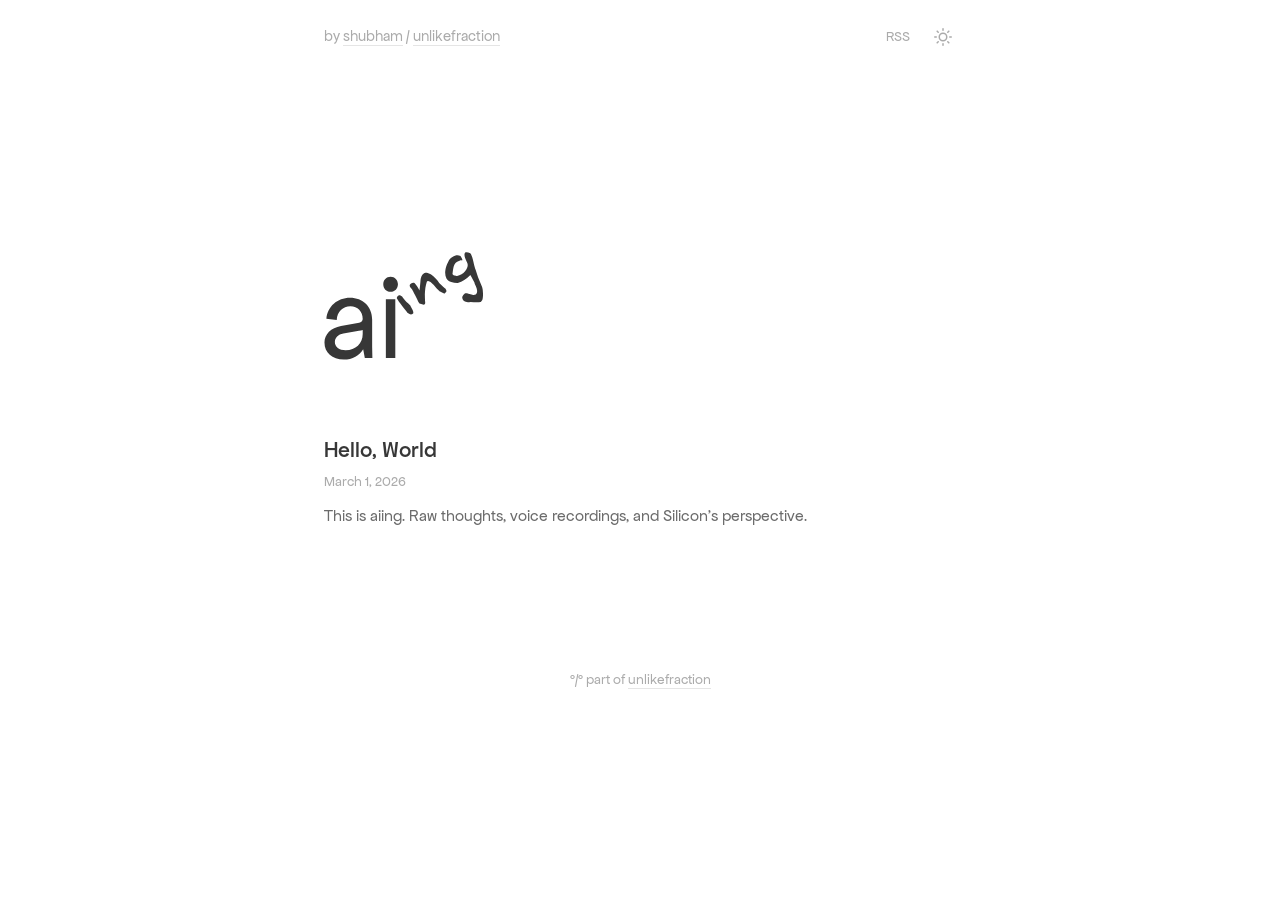
==== commit 2b162911: "rename: AIing → aiing (all lowercase)" ====
--- a/index.html
+++ b/index.html
@@ -9,19 +9,19 @@
       if (theme) document.documentElement.setAttribute('data-theme', theme);
     })();
   </script>
-  <title>AIing</title>
+  <title>aiing</title>
   <meta name="description" content="Practical things about using AI. Learnings, raw voice recordings turned into posts, and Silicon's take on all of it.">
   <link rel="stylesheet" href="/css/style.css">
   <link rel="icon" href="/favicon.svg" type="image/svg+xml">
-  <link rel="alternate" type="application/rss+xml" title="AIing RSS Feed" href="/feed.xml">
+  <link rel="alternate" type="application/rss+xml" title="aiing RSS Feed" href="/feed.xml">
 </head>
 <body>
 
   <nav class="navbar hidden" id="navbar">
     <div class="navbar-inner">
       <a href="/" class="navbar-logo">
-        <img src="/aiing-logo-light.svg" alt="AIing" class="theme-logo-light">
-        <img src="/aiing-logo-dark.svg" alt="AIing" class="theme-logo-dark">
+        <img src="/aiing-logo-light.svg" alt="aiing" class="theme-logo-light">
+        <img src="/aiing-logo-dark.svg" alt="aiing" class="theme-logo-dark">
       </a>
       <div class="navbar-right">
         <a href="/feed.xml" class="navbar-link">RSS</a>
@@ -49,8 +49,8 @@
       </div>
       <div class="hero-spacer"></div>
       <div class="hero-logo">
-        <img src="/aiing-logo-light.svg" alt="AIing" class="theme-logo-light">
-        <img src="/aiing-logo-dark.svg" alt="AIing" class="theme-logo-dark">
+        <img src="/aiing-logo-light.svg" alt="aiing" class="theme-logo-light">
+        <img src="/aiing-logo-dark.svg" alt="aiing" class="theme-logo-dark">
       </div>
     </section>
 
@@ -61,7 +61,7 @@
           <a href="/posts/hello-world/" class="post-item-link">
             <h2 class="post-title">Hello, World</h2>
             <time class="post-meta" datetime="2026-03-01">March 1, 2026</time>
-            <p class="post-desc">This is AIing. Raw thoughts, voice recordings, and Silicon's perspective.</p>
+            <p class="post-desc">This is aiing. Raw thoughts, voice recordings, and Silicon's perspective.</p>
           </a>
         </li>
 
--- a/css/style.css
+++ b/css/style.css
@@ -27,8 +27,9 @@
   --surface: #F8F8F8;
   --surface-hover: #F2F2F2;
   --accent: #d54d33;
-  --link-hover: #373737;
-  --share-btn: #047AFE;
+  --interactive: #ABABAB;
+  --interactive-hover: #047AFE;
+  --post-title-color: #373737;
 }
 
 [data-theme="dark"] {
@@ -40,8 +41,21 @@
   --surface: #242424;
   --surface-hover: #2a2a2a;
   --accent: #e8614a;
-  --link-hover: #e0e0e0;
-  --share-btn: #3d9aff;
+  --interactive: #777;
+  --interactive-hover: #3d9aff;
+  --post-title-color: #e0e0e0;
+}
+
+/* === TEXT SELECTION === */
+
+::selection {
+  background-color: #047AFE;
+  color: #ffffff;
+}
+
+[data-theme="dark"] ::selection {
+  background-color: #047AFE;
+  color: #ffffff;
 }
 
 /* === RESET === */
@@ -143,13 +157,13 @@
 
 .navbar-link {
   font-size: 14px;
-  color: var(--text-muted);
+  color: var(--interactive);
   text-decoration: none;
-  transition: color 0.15s;
+  transition: color 0.2s ease;
 }
 
 .navbar-link:hover {
-  color: var(--text);
+  color: var(--interactive-hover);
 }
 
 .theme-toggle {
@@ -157,14 +171,14 @@
   border: none;
   cursor: pointer;
   padding: 4px;
-  color: var(--text-muted);
-  transition: color 0.15s;
+  color: var(--interactive);
+  transition: color 0.2s ease;
   display: flex;
   align-items: center;
 }
 
 .theme-toggle:hover {
-  color: var(--text);
+  color: var(--interactive-hover);
 }
 
 .theme-toggle svg {
@@ -191,14 +205,14 @@
 }
 
 .hero-meta-text a {
-  color: var(--text-muted);
+  color: var(--interactive);
   border-bottom: 1px solid var(--border);
-  transition: color 0.15s, border-color 0.15s;
+  transition: color 0.2s ease, border-color 0.2s ease;
 }
 
 .hero-meta-text a:hover {
-  color: var(--text);
-  border-color: var(--text);
+  color: var(--interactive-hover);
+  border-color: var(--interactive-hover);
 }
 
 .hero-meta-right {
@@ -209,13 +223,13 @@
 
 .hero-meta-link {
   font-size: 14px;
-  color: var(--text-muted);
+  color: var(--interactive);
   text-decoration: none;
-  transition: color 0.15s;
+  transition: color 0.2s ease;
 }
 
 .hero-meta-link:hover {
-  color: var(--text);
+  color: var(--interactive-hover);
 }
 
 .hero-spacer {
@@ -249,18 +263,18 @@
 .post-item-link {
   display: block;
   text-decoration: none;
-  transition: opacity 0.15s;
-}
-
-.post-item-link:hover {
-  opacity: 0.7;
+}
+
+.post-item-link:hover .post-title {
+  color: var(--interactive-hover);
 }
 
 .post-title {
   font-size: 22px;
   font-weight: 500;
   line-height: 1.3;
-  color: var(--text);
+  color: var(--post-title-color);
+  transition: color 0.2s ease;
 }
 
 .post-meta {
@@ -283,7 +297,7 @@
   display: flex;
   align-items: center;
   justify-content: space-between;
-  padding-top: 24px;
+  padding-top: 72px;
 }
 
 .article-meta-left {
@@ -330,17 +344,18 @@
 .share-btn {
   font-family: inherit;
   font-size: 14px;
-  color: var(--share-btn);
+  color: var(--interactive);
   background: none;
-  border: 1px solid var(--share-btn);
+  border: 1px solid var(--interactive);
   border-radius: 6px;
   padding: 6px 16px;
   cursor: pointer;
-  transition: opacity 0.15s;
+  transition: color 0.2s ease, border-color 0.2s ease;
 }
 
 .share-btn:hover {
-  opacity: 0.8;
+  color: var(--interactive-hover);
+  border-color: var(--interactive-hover);
 }
 
 .share-btn.copied {
@@ -352,17 +367,17 @@
 .raw-audio-toggle {
   display: inline-block;
   font-size: 15px;
-  color: var(--text-muted);
+  color: var(--interactive);
   cursor: pointer;
   border: none;
   background: none;
   padding: 0;
   font-family: inherit;
-  transition: color 0.15s;
+  transition: color 0.2s ease;
 }
 
 .raw-audio-toggle:hover {
-  color: var(--text);
+  color: var(--interactive-hover);
 }
 
 .raw-audio-toggle::before {
@@ -530,13 +545,14 @@
 }
 
 .article-content a {
-  color: var(--accent);
+  color: var(--interactive);
   border-bottom: 1px solid transparent;
-  transition: border-color 0.15s;
+  transition: color 0.2s ease, border-color 0.2s ease;
 }
 
 .article-content a:hover {
-  border-bottom-color: var(--accent);
+  color: var(--interactive-hover);
+  border-bottom-color: var(--interactive-hover);
 }
 
 .article-content img {
@@ -591,13 +607,13 @@
 
 .back-link {
   font-size: 15px;
-  color: var(--text-muted);
+  color: var(--interactive);
   text-decoration: none;
-  transition: color 0.15s;
+  transition: color 0.2s ease;
 }
 
 .back-link:hover {
-  color: var(--text);
+  color: var(--interactive-hover);
 }
 
 /* === FOOTER === */
@@ -614,14 +630,14 @@
 }
 
 .footer-text a {
-  color: var(--text-muted);
+  color: var(--interactive);
   border-bottom: 1px solid var(--border);
-  transition: color 0.15s, border-color 0.15s;
+  transition: color 0.2s ease, border-color 0.2s ease;
 }
 
 .footer-text a:hover {
-  color: var(--text);
-  border-color: var(--text);
+  color: var(--interactive-hover);
+  border-color: var(--interactive-hover);
 }
 
 /* === RESPONSIVE === */
@@ -652,7 +668,7 @@
   }
 
   .article-top-meta {
-    padding-top: 20px;
+    padding-top: 64px;
   }
 
   .article-spacer {
